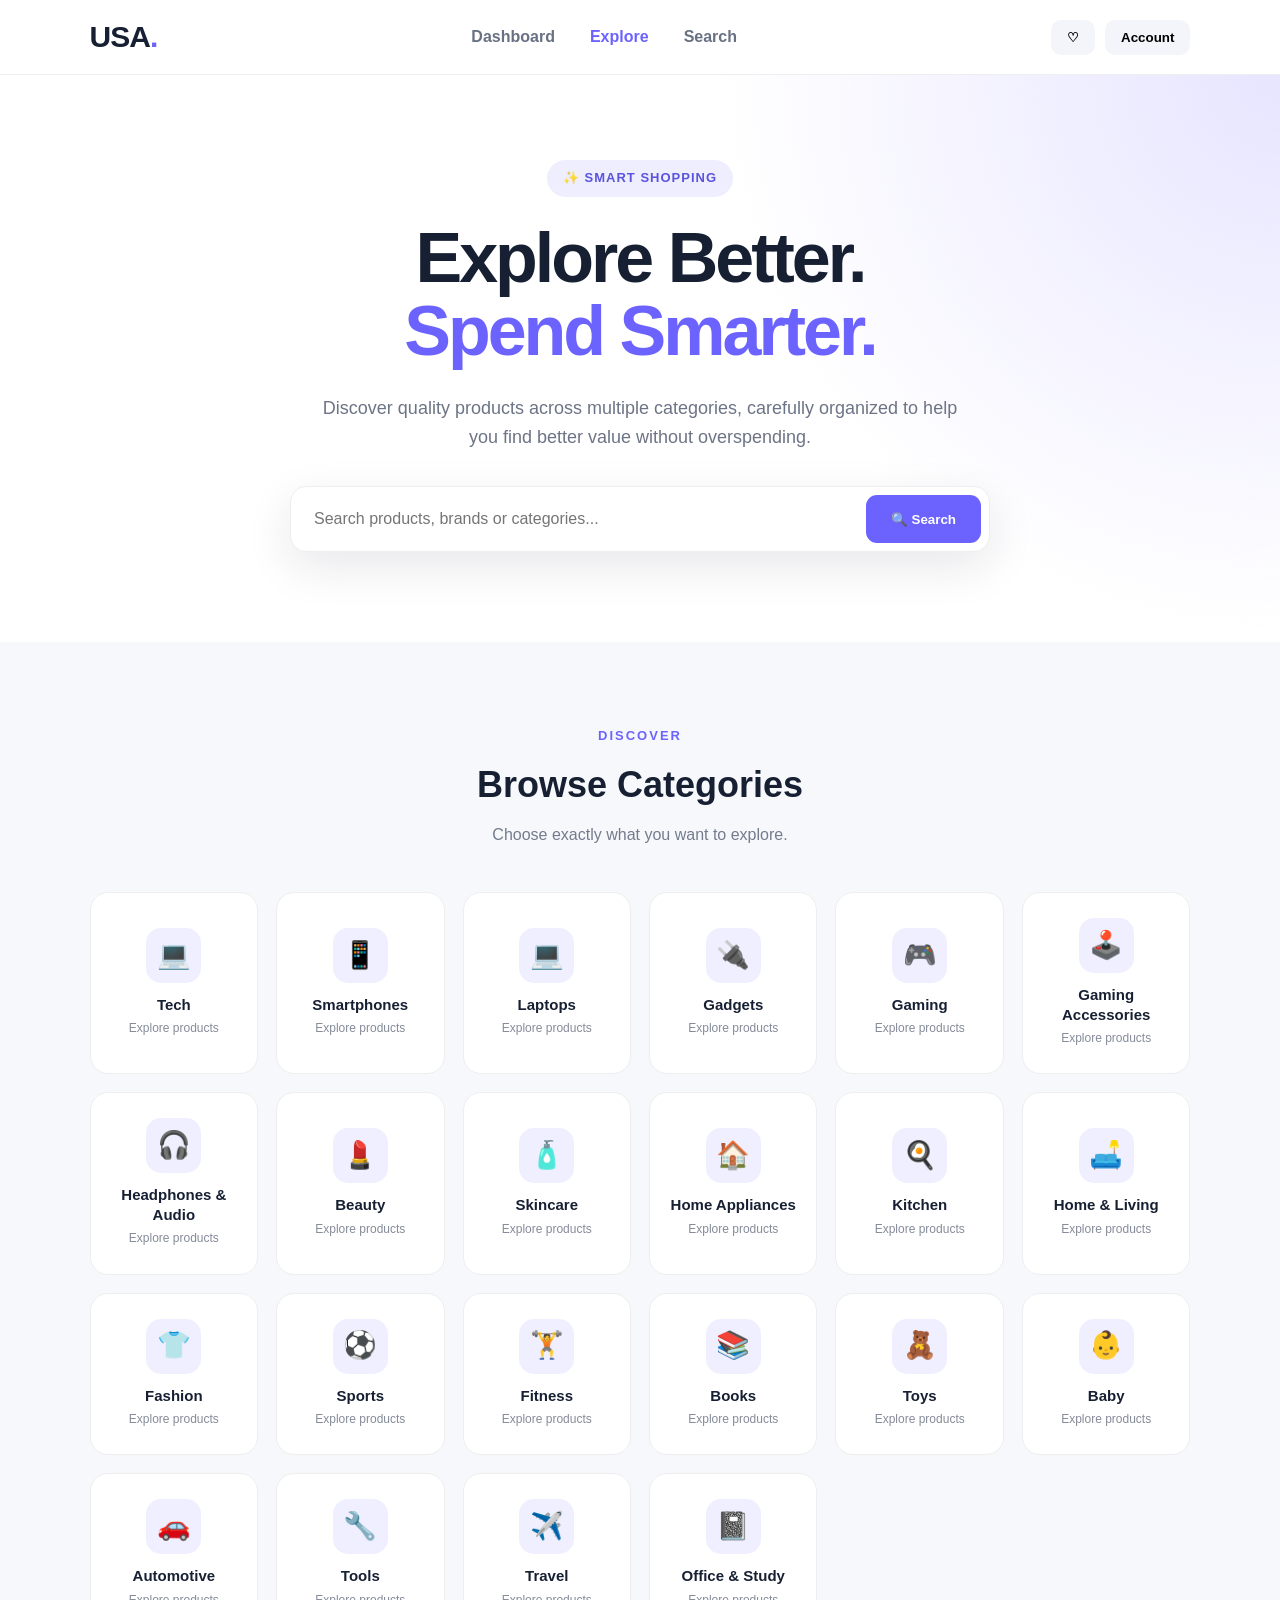
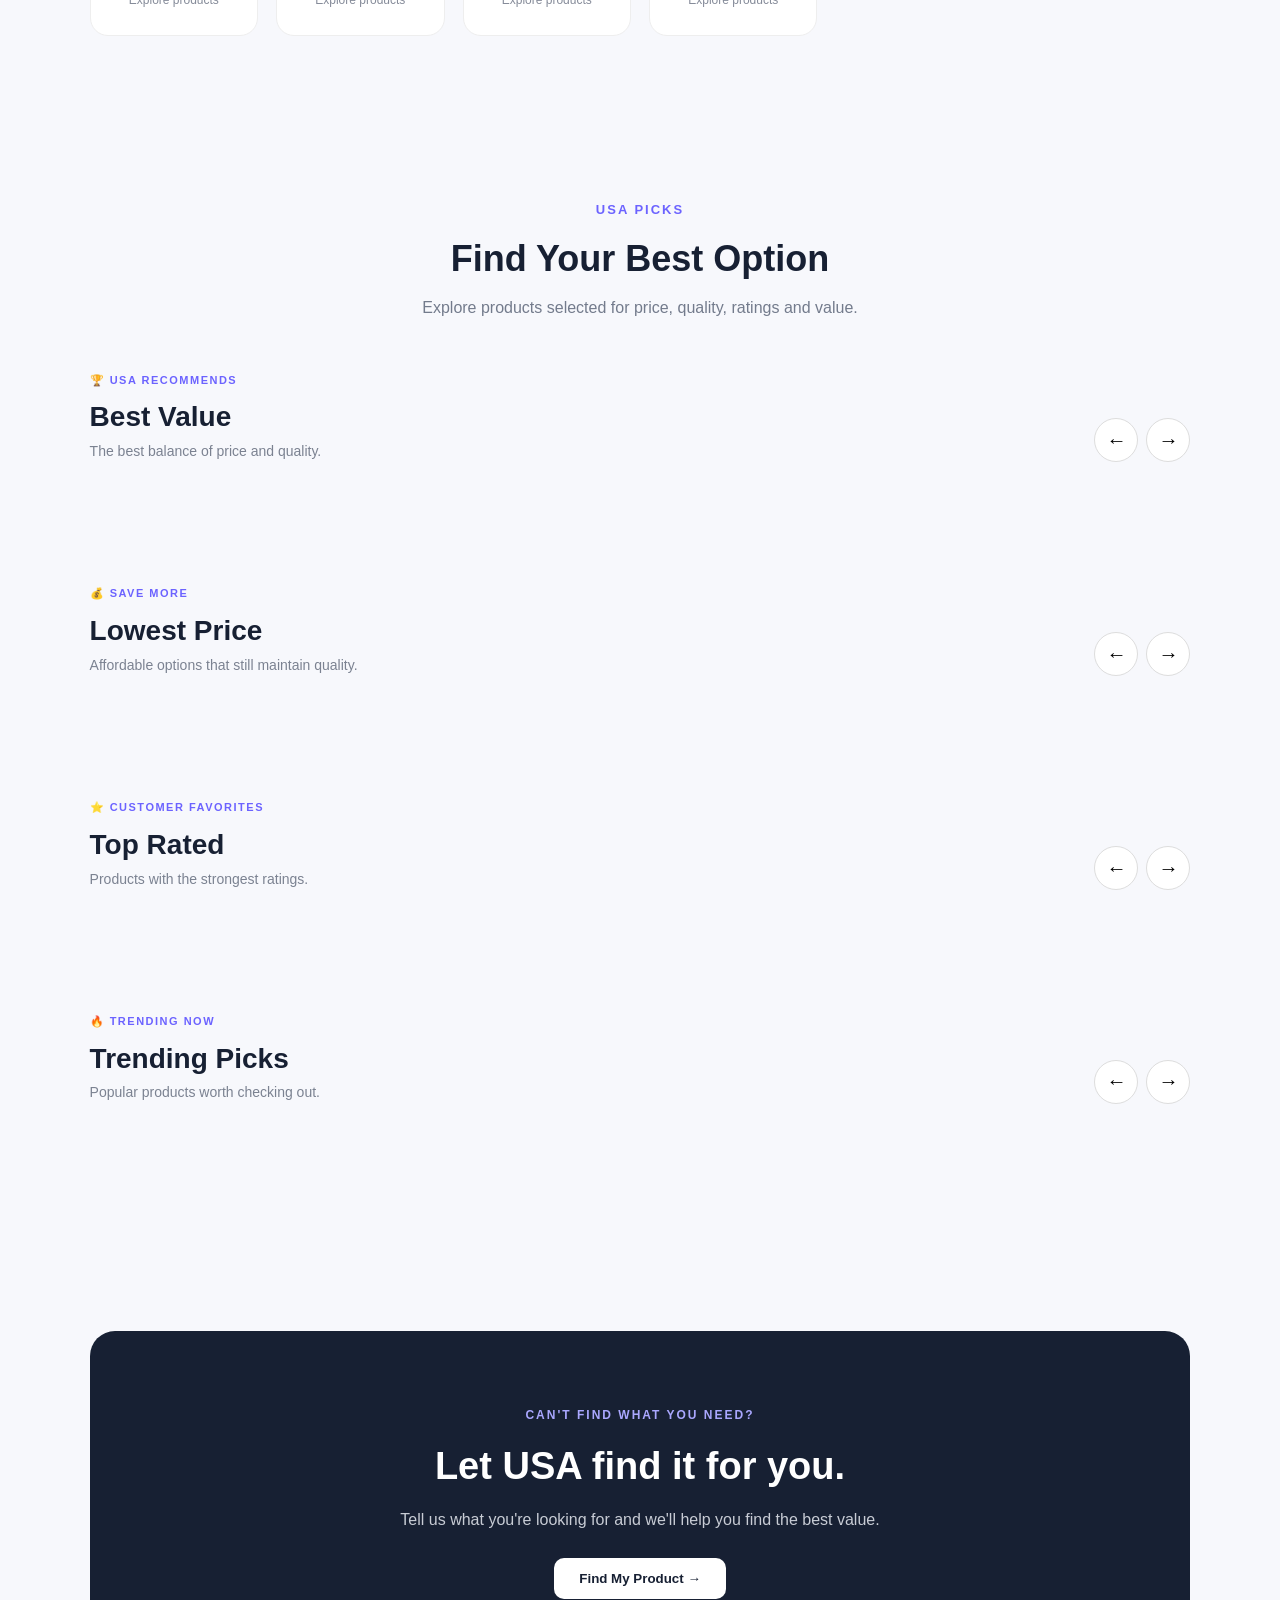
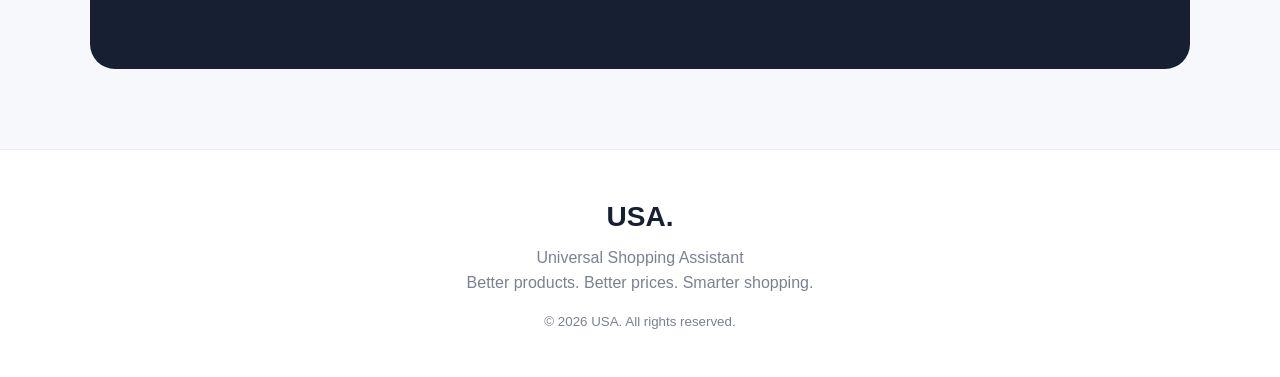
==== Frontend/Pages/Explore/explore.html @ 7a9e4e0b "Initial commit" ====
<!DOCTYPE html>
<html lang="en">

<head>

    <meta charset="UTF-8">

    <meta
        name="viewport"
        content="width=device-width, initial-scale=1.0"
    >

    <title>Explore | USA</title>

    <link
        rel="stylesheet"
        href="explore.css"
    >

</head>


<body>


<!-- =====================================================
     NAVBAR
===================================================== -->

<header class="navbar">

    <div class="logo">
        USA<span>.</span>
    </div>


    <nav class="nav-links">

        <a href="../home/home.html">
            Dashboard
        </a>

        <a
            href="explore.html"
            class="active"
        >
            Explore
        </a>

        <a href="../search/search.html">
            Search
        </a>

    </nav>


    <div class="nav-actions">

        <button id="wishlistButton">
            ♡
        </button>

        <button id="accountButton">
            Account
        </button>

    </div>

</header>



<!-- =====================================================
     HERO
===================================================== -->

<section class="explore-hero">

    <div class="hero-content">

        <span class="hero-badge">
            ✨ SMART SHOPPING
        </span>


        <h1>
            Explore Better.
            <br>
            <span>Spend Smarter.</span>
        </h1>


        <p>
            Discover quality products across multiple categories,
            carefully organized to help you find better value
            without overspending.
        </p>


        <div class="explore-search">

            <input
                type="text"
                id="exploreSearch"
                placeholder="Search products, brands or categories..."
            >


            <button id="exploreSearchButton">
                🔍 Search
            </button>

        </div>

    </div>

</section>



<!-- =====================================================
     30 CATEGORIES
===================================================== -->

<section class="categories-section">

    <div class="section-heading">

        <span>
            DISCOVER
        </span>

        <h2>
            Browse Categories
        </h2>

        <p>
            Choose exactly what you want to explore.
        </p>

    </div>


    <div
        class="category-grid"
        id="categoryGrid"
    >

        <!-- JavaScript creates all 30 categories -->

    </div>

</section>



<!-- =====================================================
     PRODUCT SLIDERS
===================================================== -->

<section class="products-section">


    <div class="section-heading">

        <span>
            USA PICKS
        </span>

        <h2>
            Find Your Best Option
        </h2>

        <p>
            Explore products selected for price, quality,
            ratings and value.
        </p>

    </div>



    <!-- =================================================
         SLIDER 1 — BEST VALUE
    ================================================== -->

    <div class="slider-section">

        <div class="slider-heading">

            <div>

                <span class="slider-label">
                    🏆 USA RECOMMENDS
                </span>

                <h2>
                    Best Value
                </h2>

                <p>
                    The best balance of price and quality.
                </p>

            </div>


            <div class="slider-controls">

                <button
                    class="slider-btn"
                    onclick="slideProducts('bestValue', -1)"
                >
                    ←
                </button>

                <button
                    class="slider-btn"
                    onclick="slideProducts('bestValue', 1)"
                >
                    →
                </button>

            </div>

        </div>


        <div
            class="product-slider"
            id="bestValue"
        >

            <!-- Products generated by JS -->

        </div>

    </div>



    <!-- =================================================
         SLIDER 2 — LOWEST PRICE
    ================================================== -->

    <div class="slider-section">

        <div class="slider-heading">

            <div>

                <span class="slider-label">
                    💰 SAVE MORE
                </span>

                <h2>
                    Lowest Price
                </h2>

                <p>
                    Affordable options that still maintain quality.
                </p>

            </div>


            <div class="slider-controls">

                <button
                    class="slider-btn"
                    onclick="slideProducts('lowestPrice', -1)"
                >
                    ←
                </button>

                <button
                    class="slider-btn"
                    onclick="slideProducts('lowestPrice', 1)"
                >
                    →
                </button>

            </div>

        </div>


        <div
            class="product-slider"
            id="lowestPrice"
        >

            <!-- Products generated by JS -->

        </div>

    </div>



    <!-- =================================================
         SLIDER 3 — TOP RATED
    ================================================== -->

    <div class="slider-section">

        <div class="slider-heading">

            <div>

                <span class="slider-label">
                    ⭐ CUSTOMER FAVORITES
                </span>

                <h2>
                    Top Rated
                </h2>

                <p>
                    Products with the strongest ratings.
                </p>

            </div>


            <div class="slider-controls">

                <button
                    class="slider-btn"
                    onclick="slideProducts('topRated', -1)"
                >
                    ←
                </button>

                <button
                    class="slider-btn"
                    onclick="slideProducts('topRated', 1)"
                >
                    →
                </button>

            </div>

        </div>


        <div
            class="product-slider"
            id="topRated"
        >

            <!-- Products generated by JS -->

        </div>

    </div>



    <!-- =================================================
         SLIDER 4 — TRENDING
    ================================================== -->

    <div class="slider-section">

        <div class="slider-heading">

            <div>

                <span class="slider-label">
                    🔥 TRENDING NOW
                </span>

                <h2>
                    Trending Picks
                </h2>

                <p>
                    Popular products worth checking out.
                </p>

            </div>


            <div class="slider-controls">

                <button
                    class="slider-btn"
                    onclick="slideProducts('trending', -1)"
                >
                    ←
                </button>

                <button
                    class="slider-btn"
                    onclick="slideProducts('trending', 1)"
                >
                    →
                </button>

            </div>

        </div>


        <div
            class="product-slider"
            id="trending"
        >

            <!-- Products generated by JS -->

        </div>

    </div>


</section>



<!-- =====================================================
     CTA
===================================================== -->

<section class="explore-cta">

    <div>

        <span>
            CAN'T FIND WHAT YOU NEED?
        </span>


        <h2>
            Let USA find it for you.
        </h2>


        <p>
            Tell us what you're looking for and we'll help
            you find the best value.
        </p>


        <button id="findProductButton">
            Find My Product →
        </button>

    </div>

</section>



<!-- =====================================================
     FOOTER
===================================================== -->

<footer>

    <div class="footer-logo">
        USA.
    </div>


    <p>
        Universal Shopping Assistant
    </p>


    <p>
        Better products. Better prices. Smarter shopping.
    </p>


    <small>
        © 2026 USA. All rights reserved.
    </small>

</footer>



<!-- =====================================================
     WHY IS IT BETTER POPUP
===================================================== -->

<div
    class="modal-overlay"
    id="productModal"
>

    <div class="product-modal">

        <button
            class="modal-close"
            id="closeModal"
        >
            ×
        </button>


        <div id="modalContent">

            <!-- JavaScript inserts product information -->

        </div>

    </div>

</div>



<script src="explore.js"></script>

</body>

</html>
---- Frontend/Pages/Explore/explore.css ----
/* =====================================================
   RESET
===================================================== */

* {
    margin: 0;
    padding: 0;
    box-sizing: border-box;
}


html {
    scroll-behavior: smooth;
}


body {

    font-family:
        Arial,
        Helvetica,
        sans-serif;

    background: #f7f8fc;

    color: #172033;

    line-height: 1.6;

    overflow-x: hidden;
}


button,
input,
select {
    font-family: inherit;
}



/* =====================================================
   NAVBAR
===================================================== */

.navbar {

    height: 75px;

    background: white;

    display: flex;

    align-items: center;

    justify-content: space-between;

    padding: 0 7%;

    border-bottom: 1px solid #eee;

    position: sticky;

    top: 0;

    z-index: 1000;
}


.logo {

    font-size: 30px;

    font-weight: 800;

    letter-spacing: -1px;
}


.logo span {
    color: #6c63ff;
}


.nav-links {

    display: flex;

    gap: 35px;
}


.nav-links a {

    text-decoration: none;

    color: #687083;

    font-weight: 600;

    transition: 0.2s;
}


.nav-links a:hover,
.nav-links a.active {

    color: #6c63ff;
}


.nav-actions {

    display: flex;

    gap: 10px;
}


.nav-actions button {

    border: none;

    background: #f4f5fa;

    padding: 10px 16px;

    border-radius: 10px;

    cursor: pointer;

    font-weight: 600;
}


.nav-actions button:hover {

    background: #e9e9ff;
}



/* =====================================================
   HERO
===================================================== */

.explore-hero {

    padding: 85px 7% 90px;

    background:

        radial-gradient(
            circle at top right,
            #e7e5ff,
            transparent 40%
        ),

        #ffffff;
}


.hero-content {

    max-width: 900px;

    margin: auto;

    text-align: center;
}


.hero-badge {

    display: inline-block;

    padding: 8px 16px;

    background: #eeeeff;

    color: #5b54dc;

    border-radius: 30px;

    font-size: 13px;

    font-weight: 700;

    letter-spacing: 1px;
}


.hero-content h1 {

    font-size: clamp(
        42px,
        6vw,
        70px
    );

    line-height: 1.05;

    margin: 25px 0;

    letter-spacing: -3px;
}


.hero-content h1 span {
    color: #6c63ff;
}


.hero-content p {

    max-width: 650px;

    margin: auto;

    color: #6c7485;

    font-size: 18px;
}



/* =====================================================
   SEARCH
===================================================== */

.explore-search {

    max-width: 700px;

    margin: 35px auto 0;

    background: white;

    padding: 8px;

    display: flex;

    border-radius: 16px;

    box-shadow:
        0 15px 45px
        rgba(30, 30, 60, 0.1);

    border: 1px solid #eee;
}


.explore-search input {

    flex: 1;

    border: none;

    outline: none;

    padding: 15px;

    font-size: 16px;
}


.explore-search button {

    border: none;

    background: #6c63ff;

    color: white;

    padding: 0 25px;

    border-radius: 11px;

    cursor: pointer;

    font-weight: 700;
}


.explore-search button:hover {
    background: #574fe0;
}



/* =====================================================
   SECTION
===================================================== */

.categories-section,
.products-section {

    padding: 80px 7%;
}


.section-heading {

    text-align: center;

    margin-bottom: 45px;
}


.section-heading span {

    color: #6c63ff;

    font-size: 13px;

    font-weight: 800;

    letter-spacing: 2px;
}


.section-heading h2 {

    font-size: 36px;

    margin: 8px 0;
}


.section-heading p {
    color: #737b8c;
}



/* =====================================================
   30 CATEGORY GRID
===================================================== */

.category-grid {

    display: grid;

    grid-template-columns:
        repeat(
            6,
            minmax(0, 1fr)
        );

    gap: 18px;

    max-width: 1250px;

    margin: auto;
}


.category-card {

    background: white;

    padding: 25px 12px;

    border-radius: 18px;

    border: 1px solid #eee;

    text-align: center;

    cursor: pointer;

    transition: 0.25s;

    min-height: 160px;

    display: flex;

    flex-direction: column;

    justify-content: center;
}


.category-card:hover {

    transform: translateY(-5px);

    border-color: #c9c5ff;

    box-shadow:
        0 12px 30px
        rgba(50, 50, 100, 0.08);
}


.category-icon {

    width: 55px;

    height: 55px;

    margin:
        0 auto 12px;

    border-radius: 15px;

    background: #f0efff;

    display: flex;

    align-items: center;

    justify-content: center;

    font-size: 27px;
}


.category-card h3 {

    font-size: 15px;

    line-height: 1.3;
}


.category-card p {

    font-size: 12px;

    color: #858b99;

    margin-top: 5px;
}



/* =====================================================
   PRODUCT SLIDER SECTION
===================================================== */

.products-section {

    max-width: 1450px;

    margin: auto;
}


.slider-section {

    margin-bottom: 65px;

    position: relative;
}


.slider-heading {

    display: flex;

    justify-content: space-between;

    align-items: flex-end;

    margin-bottom: 22px;

    gap: 20px;
}


.slider-label {

    color: #6c63ff;

    font-size: 11px;

    font-weight: 800;

    letter-spacing: 1.5px;
}


.slider-heading h2 {

    font-size: 28px;

    margin-top: 4px;
}


.slider-heading p {

    color: #7b8291;

    font-size: 14px;
}



/* =====================================================
   SLIDER CONTROLS
===================================================== */

.slider-controls {

    display: flex;

    gap: 8px;
}


.slider-btn {

    width: 44px;

    height: 44px;

    border: 1px solid #ddd;

    background: white;

    border-radius: 50%;

    font-size: 20px;

    cursor: pointer;

    transition: 0.2s;
}


.slider-btn:hover {

    background: #6c63ff;

    color: white;

    border-color: #6c63ff;
}



/* =====================================================
   PRODUCT SLIDER
===================================================== */

.product-slider {

    display: flex;

    gap: 22px;

    overflow-x: auto;

    scroll-behavior: smooth;

    scroll-snap-type: x mandatory;

    padding: 5px 5px 25px;

    scrollbar-width: none;
}


.product-slider::-webkit-scrollbar {
    display: none;
}



/* =====================================================
   PRODUCT CARD
===================================================== */

.product-card {

    flex: 0 0 calc(
        25% - 17px
    );

    min-width: 260px;

    background: white;

    border-radius: 20px;

    overflow: hidden;

    border: 1px solid #eee;

    position: relative;

    scroll-snap-align: start;

    transition: 0.25s;

    box-shadow:
        0 4px 15px
        rgba(30, 30, 60, 0.03);
}


.product-card:hover {

    transform: translateY(-7px);

    box-shadow:
        0 18px 40px
        rgba(30, 30, 60, 0.11);
}



/* =====================================================
   PRODUCT IMAGE
===================================================== */

.product-image {

    height: 190px;

    background:
        linear-gradient(
            135deg,
            #f2f1ff,
            #f7f8fc
        );

    display: flex;

    align-items: center;

    justify-content: center;

    font-size: 65px;
}


.product-image img {

    width: 100%;

    height: 100%;

    object-fit: cover;
}



/* =====================================================
   BADGE
===================================================== */

.best-badge {

    position: absolute;

    top: 12px;

    left: 12px;

    background: #172033;

    color: white;

    padding: 5px 9px;

    border-radius: 7px;

    font-size: 10px;

    font-weight: 700;
}



/* =====================================================
   PRODUCT INFO
===================================================== */

.product-info {

    padding: 20px;
}


.product-category {

    font-size: 10px;

    text-transform: uppercase;

    color: #6c63ff;

    font-weight: 800;

    letter-spacing: 0.8px;
}


.product-name {

    font-size: 17px;

    margin: 5px 0;

    line-height: 1.3;
}


.product-brand {

    color: #7c8494;

    font-size: 13px;
}


.product-rating {

    margin: 10px 0;

    color: #f0a500;

    font-size: 14px;
}


.rating-number {

    color: #72798a;

    margin-left: 4px;

    font-size: 12px;
}


.product-price {

    display: flex;

    align-items: center;

    gap: 10px;

    margin-top: 10px;
}


.price {

    font-size: 22px;

    font-weight: 800;
}


.old-price {

    color: #999;

    text-decoration: line-through;

    font-size: 13px;
}


.value-score {

    margin-top: 12px;

    padding: 8px;

    background: #f4f3ff;

    color: #5952d5;

    border-radius: 8px;

    font-size: 12px;

    font-weight: 700;
}



/* =====================================================
   WHY BUTTON
===================================================== */

.product-button {

    width: 100%;

    margin-top: 15px;

    padding: 11px;

    border: none;

    border-radius: 9px;

    background: #172033;

    color: white;

    cursor: pointer;

    font-weight: 700;

    transition: 0.2s;
}


.product-button:hover {

    background: #6c63ff;
}



/* =====================================================
   CTA
===================================================== */

.explore-cta {

    margin: 30px 7% 80px;

    padding: 70px 30px;

    background: #172033;

    color: white;

    border-radius: 25px;

    text-align: center;
}


.explore-cta span {

    color: #aaa7ff;

    font-size: 12px;

    font-weight: 800;

    letter-spacing: 2px;
}


.explore-cta h2 {

    font-size: 38px;

    margin: 10px 0;
}


.explore-cta p {

    color: #c8ccd5;

    margin-bottom: 25px;
}


.explore-cta button {

    border: none;

    background: white;

    color: #172033;

    padding: 13px 25px;

    border-radius: 10px;

    cursor: pointer;

    font-weight: 800;
}



/* =====================================================
   FOOTER
===================================================== */

footer {

    text-align: center;

    background: white;

    padding: 45px 20px;

    border-top: 1px solid #eee;

    color: #7b8190;
}


.footer-logo {

    font-size: 28px;

    font-weight: 800;

    color: #172033;

    margin-bottom: 5px;
}


footer small {

    display: block;

    margin-top: 15px;
}



/* =====================================================
   MODAL
===================================================== */

.modal-overlay {

    position: fixed;

    inset: 0;

    background:
        rgba(
            10,
            15,
            30,
            0.6
        );

    display: none;

    align-items: center;

    justify-content: center;

    padding: 20px;

    z-index: 5000;

    backdrop-filter: blur(5px);
}


.modal-overlay.show {
    display: flex;
}


.product-modal {

    background: white;

    width: 100%;

    max-width: 600px;

    max-height: 90vh;

    overflow-y: auto;

    border-radius: 24px;

    padding: 35px;

    position: relative;

    box-shadow:
        0 30px 80px
        rgba(0, 0, 0, 0.25);

    animation: modalIn 0.25s ease;
}


@keyframes modalIn {

    from {
        opacity: 0;
        transform: translateY(20px) scale(0.97);
    }

    to {
        opacity: 1;
        transform: translateY(0) scale(1);
    }

}


.modal-close {

    position: absolute;

    top: 15px;

    right: 18px;

    width: 38px;

    height: 38px;

    border: none;

    border-radius: 50%;

    background: #f1f2f7;

    font-size: 25px;

    cursor: pointer;
}


.modal-product-icon {

    width: 80px;

    height: 80px;

    border-radius: 20px;

    background: #f0efff;

    display: flex;

    align-items: center;

    justify-content: center;

    font-size: 45px;

    margin-bottom: 20px;
}


.modal-category {

    color: #6c63ff;

    font-size: 12px;

    font-weight: 800;

    text-transform: uppercase;
}


.modal-title {

    font-size: 30px;

    margin: 5px 0;
}


.modal-brand {

    color: #777f90;
}


.modal-stats {

    display: grid;

    grid-template-columns:
        repeat(3, 1fr);

    gap: 10px;

    margin: 25px 0;
}


.modal-stat {

    background: #f7f8fc;

    padding: 15px;

    border-radius: 12px;

    text-align: center;
}


.modal-stat strong {

    display: block;

    font-size: 20px;
}


.modal-stat span {

    color: #777f90;

    font-size: 11px;
}


.why-box {

    background: #f3f1ff;

    border-radius: 16px;

    padding: 20px;

    margin-top: 15px;
}


.why-box h3 {

    margin-bottom: 10px;

    color: #4f48c8;
}


.why-list {

    list-style: none;
}


.why-list li {

    padding: 9px 0;

    border-bottom: 1px solid #dedcff;

    font-size: 14px;
}


.why-list li:last-child {
    border-bottom: none;
}


.verdict {

    margin-top: 18px;

    padding: 18px;

    background: #172033;

    color: white;

    border-radius: 14px;
}


.verdict strong {

    display: block;

    color: #aaa7ff;

    margin-bottom: 5px;
}



/* =====================================================
   RESPONSIVE
===================================================== */

@media (max-width: 1100px) {

    .category-grid {

        grid-template-columns:
            repeat(4, 1fr);
    }


    .product-card {

        flex-basis:
            calc(
                33.333% - 15px
            );
    }

}


@media (max-width: 800px) {

    .nav-links {
        display: none;
    }


    .category-grid {

        grid-template-columns:
            repeat(3, 1fr);
    }


    .product-card {

        flex-basis:
            calc(
                50% - 11px
            );
    }


    .slider-heading {

        align-items: center;
    }

}


@media (max-width: 600px) {

    .explore-search {

        flex-direction: column;

        gap: 8px;
    }


    .explore-search button {

        padding: 13px;
    }


    .category-grid {

        grid-template-columns:
            repeat(2, 1fr);
    }


    .product-card {

        flex-basis: 82%;
    }


    .slider-heading {

        flex-direction: column;

        align-items: flex-start;
    }


    .slider-controls {

        align-self: flex-end;
    }


    .modal-stats {

        grid-template-columns:
            1fr;
    }


    .product-modal {

        padding: 25px;
    }


    .modal-title {

        font-size: 25px;
    }

}
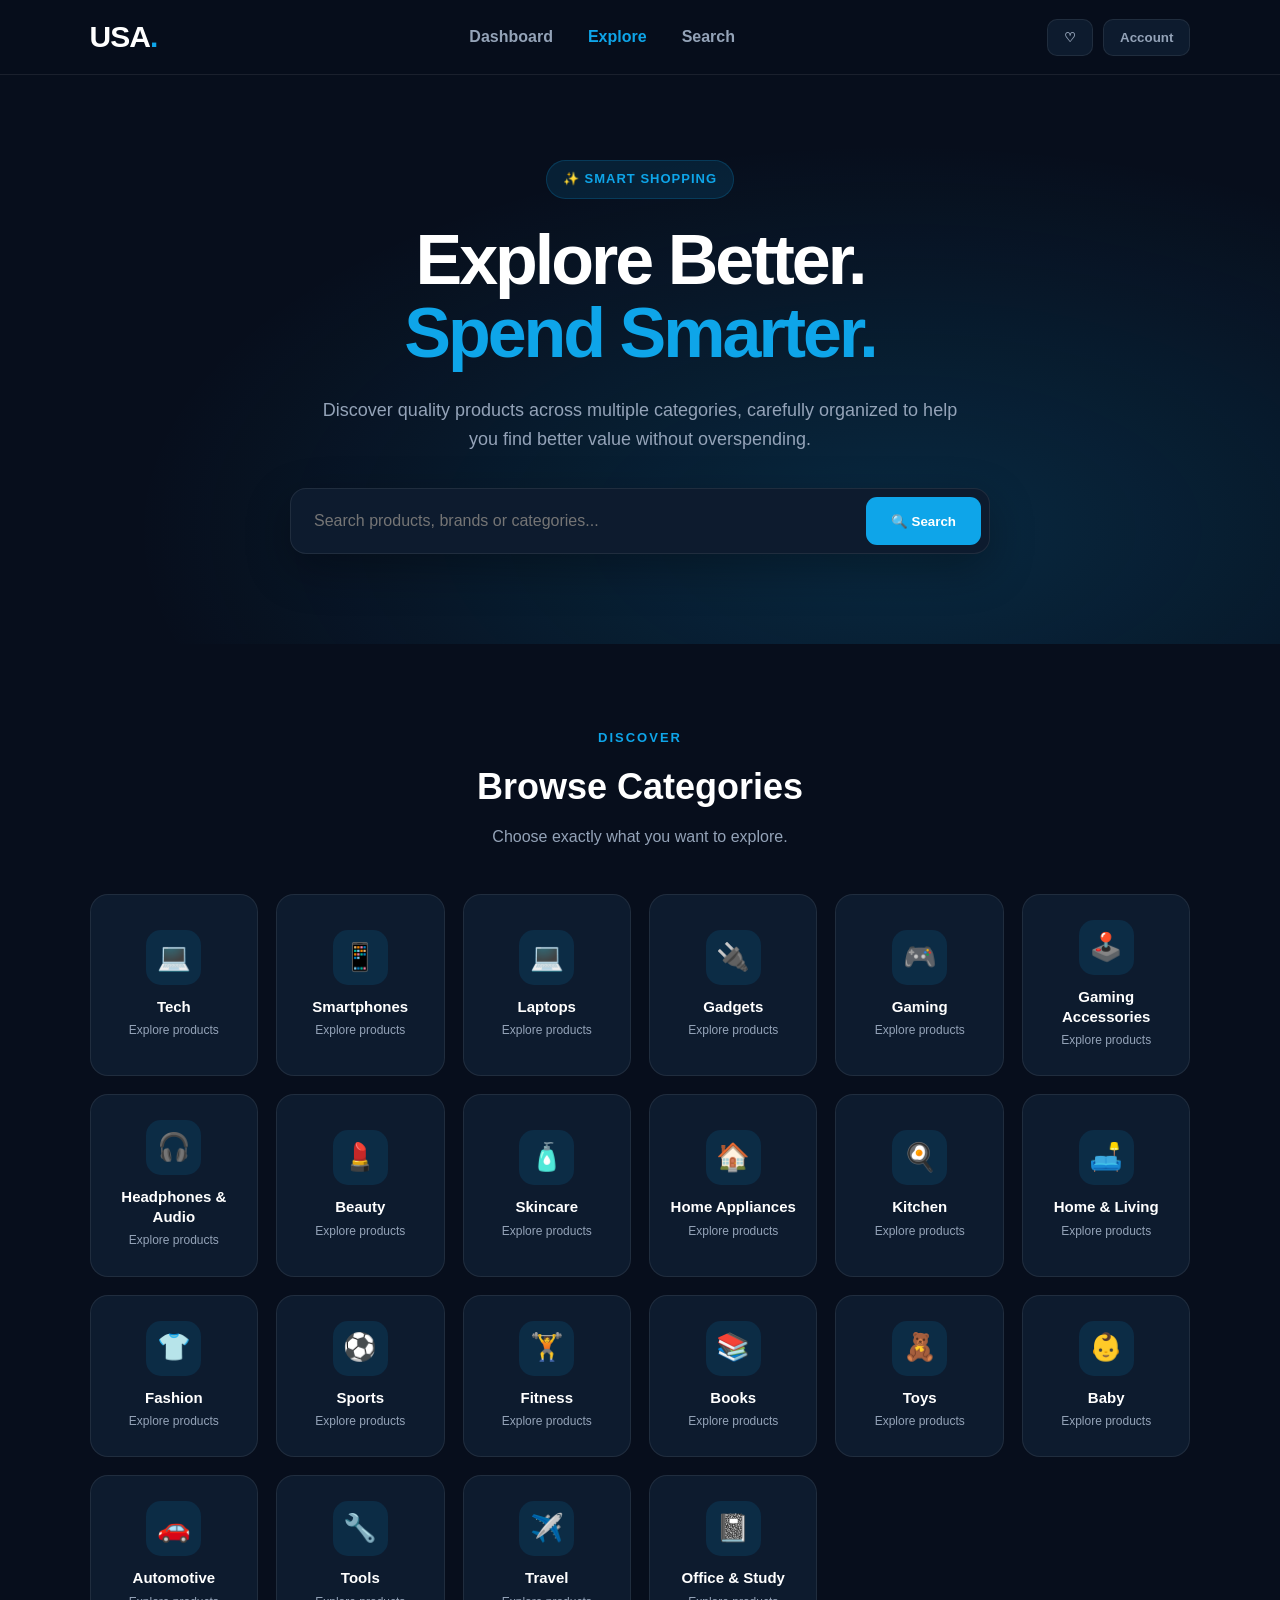
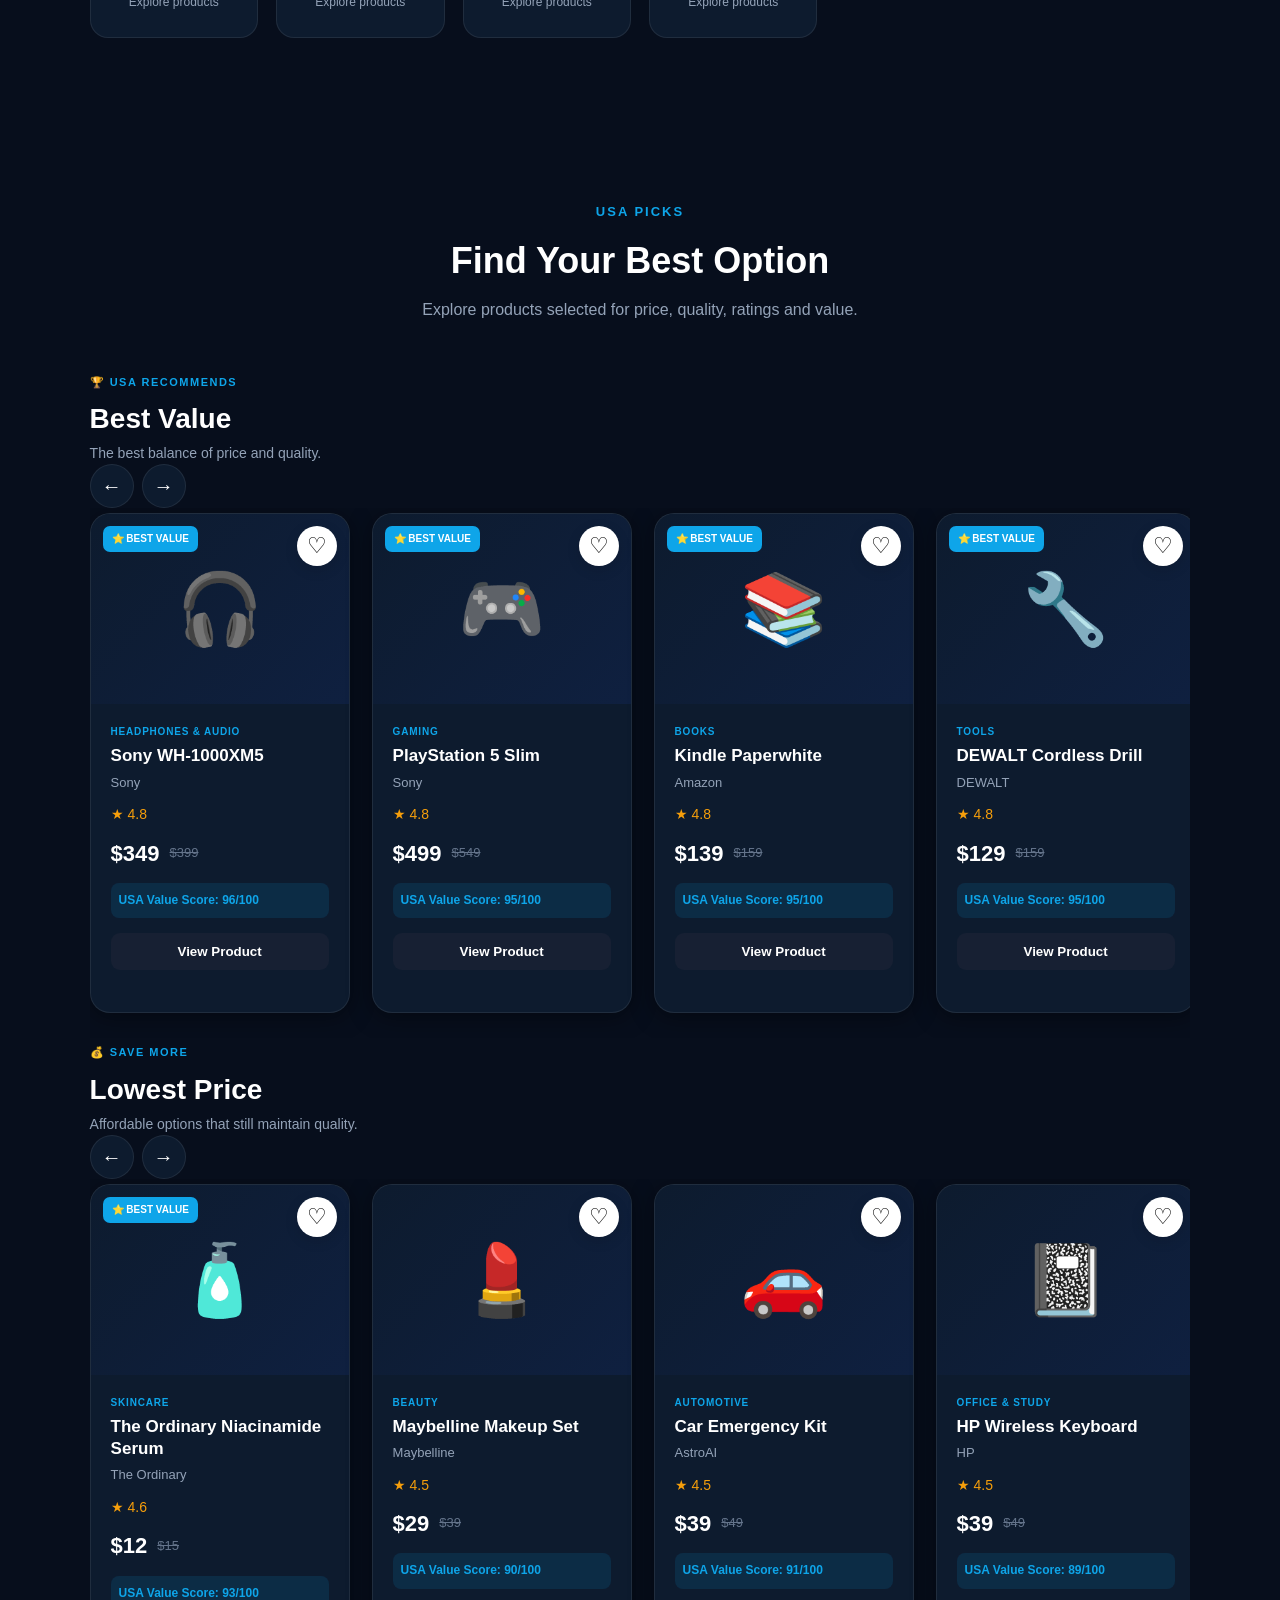
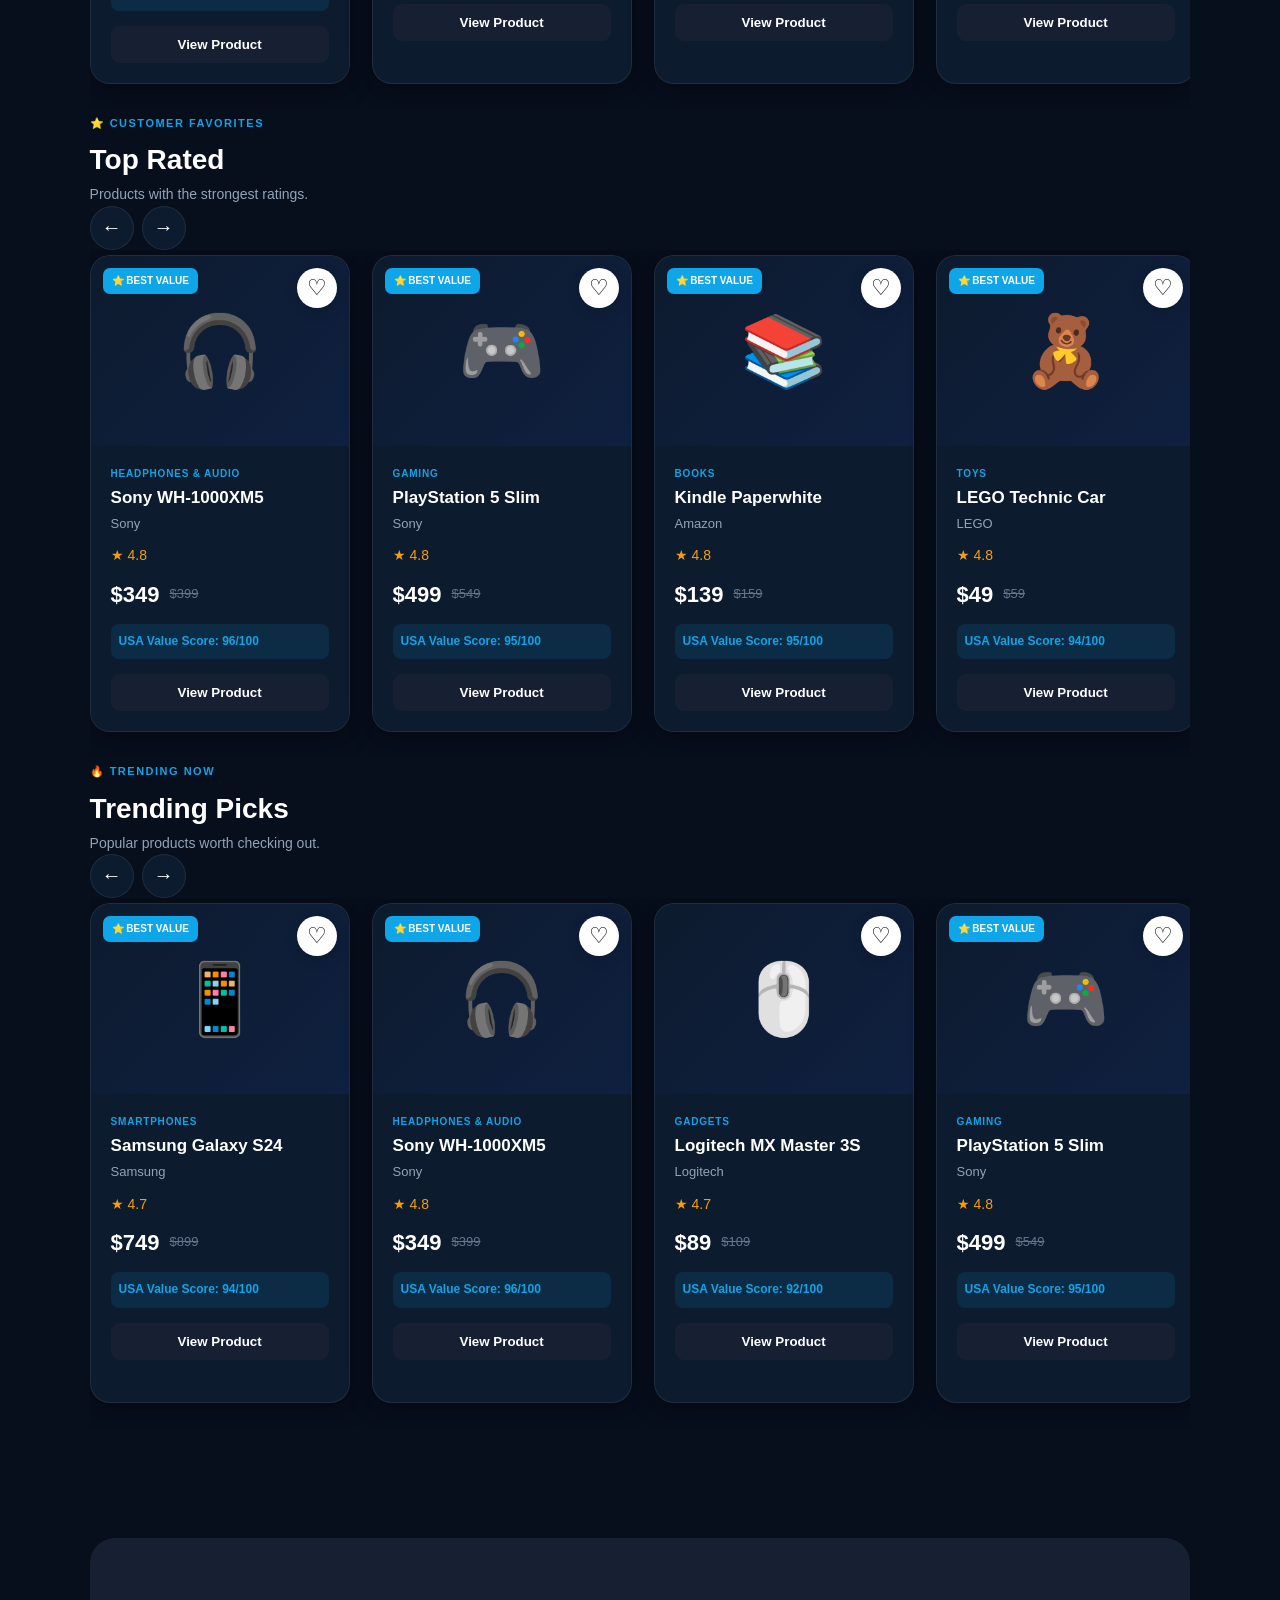
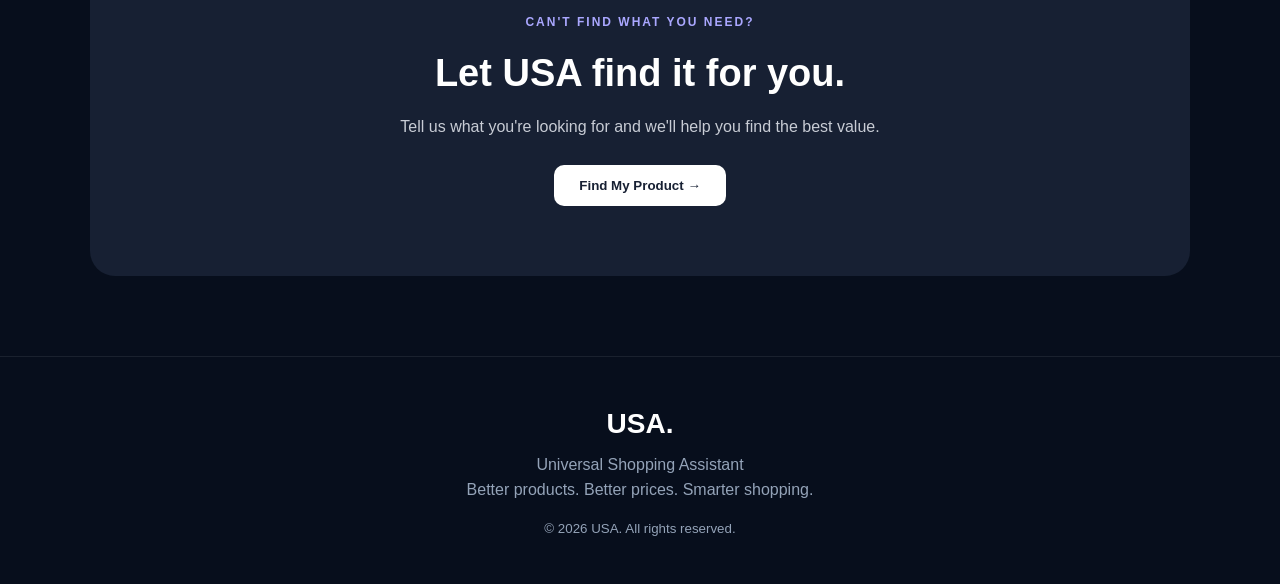
==== commit 574e0859: "updated graphics" ====
--- a/Frontend/Pages/Explore/explore.html
+++ b/Frontend/Pages/Explore/explore.html
@@ -15,6 +15,10 @@
     <link
         rel="stylesheet"
         href="explore.css"
+    >
+    <link
+        rel="stylesheet"
+        href="../../css/saved-products.css"
     >
 
 </head>
--- a/Frontend/Pages/Explore/explore.css
+++ b/Frontend/Pages/Explore/explore.css
@@ -1,6 +1,25 @@
 /* =====================================================
    RESET
 ===================================================== */
+
+:root {
+    --usa-bg-canvas: #070E1C;
+    --usa-bg-surface: #0D1B2E;
+    --usa-bg-subtle: #0F2040;
+    --usa-border-subtle: rgba(255,255,255,0.08);
+    --usa-border-medium: rgba(14,165,233,0.3);
+    --usa-border-focus: #0EA5E9;
+    --usa-text-primary: #FFFFFF;
+    --usa-text-secondary: #94A3B8;
+    --usa-text-muted: #64748B;
+    --usa-accent-sage: #0EA5E9;
+    --usa-accent-sage-hover: #38BDF8;
+    --usa-accent-sage-light: rgba(14,165,233,0.12);
+    --usa-accent-forest: #050A1A;
+    --usa-accent-gold: #F59E0B;
+    --usa-shadow-card: 0 4px 24px rgba(0,0,0,0.4);
+    --usa-shadow-hover: 0 8px 40px rgba(14,165,233,0.15);
+}
 
 * {
     margin: 0;
@@ -15,18 +34,10 @@
 
 
 body {
-
-    font-family:
-        Arial,
-        Helvetica,
-        sans-serif;
-
-    background: #f7f8fc;
-
-    color: #172033;
-
+    font-family: Arial, Helvetica, sans-serif;
+    background: var(--usa-bg-canvas);
+    color: var(--usa-text-primary);
     line-height: 1.6;
-
     overflow-x: hidden;
 }
 
@@ -44,246 +55,171 @@
 ===================================================== */
 
 .navbar {
-
     height: 75px;
-
-    background: white;
-
-    display: flex;
-
+    background: rgba(7,14,28,0.95);
+    display: flex;
     align-items: center;
-
     justify-content: space-between;
-
     padding: 0 7%;
-
-    border-bottom: 1px solid #eee;
-
+    border-bottom: 1px solid var(--usa-border-subtle);
     position: sticky;
-
     top: 0;
-
     z-index: 1000;
+    backdrop-filter: blur(14px);
 }
 
 
 .logo {
-
     font-size: 30px;
-
     font-weight: 800;
-
     letter-spacing: -1px;
+    color: var(--usa-text-primary);
 }
 
 
 .logo span {
-    color: #6c63ff;
+    color: var(--usa-accent-sage);
 }
 
 
 .nav-links {
-
-    display: flex;
-
+    display: flex;
     gap: 35px;
 }
 
 
 .nav-links a {
-
     text-decoration: none;
-
-    color: #687083;
-
+    color: var(--usa-text-secondary);
     font-weight: 600;
-
     transition: 0.2s;
 }
 
 
 .nav-links a:hover,
 .nav-links a.active {
-
-    color: #6c63ff;
+    color: var(--usa-accent-sage);
 }
 
 
 .nav-actions {
-
-    display: flex;
-
+    display: flex;
     gap: 10px;
 }
 
 
 .nav-actions button {
-
+    border: 1px solid var(--usa-border-subtle);
+    background: var(--usa-bg-surface);
+    padding: 10px 16px;
+    border-radius: 10px;
+    cursor: pointer;
+    font-weight: 600;
+    color: var(--usa-text-secondary);
+}
+
+
+.nav-actions button:hover {
+    background: var(--usa-accent-sage-light);
+    color: var(--usa-accent-sage);
+}
+
+
+
+/* =====================================================
+   HERO
+===================================================== */
+
+.explore-hero {
+    padding: 85px 7% 90px;
+    background: radial-gradient(ellipse at 70% 80%, rgba(14,165,233,0.18) 0%, transparent 60%),
+                #070E1C;
+}
+
+
+.hero-content {
+    max-width: 900px;
+    margin: auto;
+    text-align: center;
+}
+
+
+.hero-badge {
+    display: inline-block;
+    padding: 8px 16px;
+    background: var(--usa-accent-sage-light);
+    color: var(--usa-accent-sage);
+    border-radius: 30px;
+    font-size: 13px;
+    font-weight: 700;
+    letter-spacing: 1px;
+    border: 1px solid rgba(14,165,233,0.2);
+}
+
+
+.hero-content h1 {
+    font-size: clamp(42px, 6vw, 70px);
+    line-height: 1.05;
+    margin: 25px 0;
+    letter-spacing: -3px;
+    color: var(--usa-text-primary);
+}
+
+
+.hero-content h1 span {
+    color: var(--usa-accent-sage);
+}
+
+
+.hero-content p {
+    max-width: 650px;
+    margin: auto;
+    color: var(--usa-text-secondary);
+    font-size: 18px;
+}
+
+
+
+/* =====================================================
+   SEARCH
+===================================================== */
+
+.explore-search {
+    max-width: 700px;
+    margin: 35px auto 0;
+    background: var(--usa-bg-surface);
+    padding: 8px;
+    display: flex;
+    border-radius: 16px;
+    box-shadow: 0 15px 45px rgba(0,0,0,0.3);
+    border: 1px solid var(--usa-border-subtle);
+}
+
+
+.explore-search input {
+    flex: 1;
     border: none;
-
-    background: #f4f5fa;
-
-    padding: 10px 16px;
-
-    border-radius: 10px;
-
+    outline: none;
+    padding: 15px;
+    font-size: 16px;
+    background: transparent;
+    color: var(--usa-text-primary);
+}
+
+
+.explore-search button {
+    border: none;
+    background: var(--usa-accent-sage);
+    color: white;
+    padding: 0 25px;
+    border-radius: 11px;
     cursor: pointer;
-
-    font-weight: 600;
-}
-
-
-.nav-actions button:hover {
-
-    background: #e9e9ff;
-}
-
-
-
-/* =====================================================
-   HERO
-===================================================== */
-
-.explore-hero {
-
-    padding: 85px 7% 90px;
-
-    background:
-
-        radial-gradient(
-            circle at top right,
-            #e7e5ff,
-            transparent 40%
-        ),
-
-        #ffffff;
-}
-
-
-.hero-content {
-
-    max-width: 900px;
-
-    margin: auto;
-
-    text-align: center;
-}
-
-
-.hero-badge {
-
-    display: inline-block;
-
-    padding: 8px 16px;
-
-    background: #eeeeff;
-
-    color: #5b54dc;
-
-    border-radius: 30px;
-
-    font-size: 13px;
-
     font-weight: 700;
-
-    letter-spacing: 1px;
-}
-
-
-.hero-content h1 {
-
-    font-size: clamp(
-        42px,
-        6vw,
-        70px
-    );
-
-    line-height: 1.05;
-
-    margin: 25px 0;
-
-    letter-spacing: -3px;
-}
-
-
-.hero-content h1 span {
-    color: #6c63ff;
-}
-
-
-.hero-content p {
-
-    max-width: 650px;
-
-    margin: auto;
-
-    color: #6c7485;
-
-    font-size: 18px;
-}
-
-
-
-/* =====================================================
-   SEARCH
-===================================================== */
-
-.explore-search {
-
-    max-width: 700px;
-
-    margin: 35px auto 0;
-
-    background: white;
-
-    padding: 8px;
-
-    display: flex;
-
-    border-radius: 16px;
-
-    box-shadow:
-        0 15px 45px
-        rgba(30, 30, 60, 0.1);
-
-    border: 1px solid #eee;
-}
-
-
-.explore-search input {
-
-    flex: 1;
-
-    border: none;
-
-    outline: none;
-
-    padding: 15px;
-
-    font-size: 16px;
-}
-
-
-.explore-search button {
-
-    border: none;
-
-    background: #6c63ff;
-
-    color: white;
-
-    padding: 0 25px;
-
-    border-radius: 11px;
-
-    cursor: pointer;
-
-    font-weight: 700;
 }
 
 
 .explore-search button:hover {
-    background: #574fe0;
+    background: var(--usa-accent-sage-hover);
 }
 
 
@@ -294,41 +230,33 @@
 
 .categories-section,
 .products-section {
-
     padding: 80px 7%;
 }
 
 
 .section-heading {
-
     text-align: center;
-
     margin-bottom: 45px;
 }
 
 
 .section-heading span {
-
-    color: #6c63ff;
-
+    color: var(--usa-accent-sage);
     font-size: 13px;
-
     font-weight: 800;
-
     letter-spacing: 2px;
 }
 
 
 .section-heading h2 {
-
     font-size: 36px;
-
     margin: 8px 0;
+    color: var(--usa-text-primary);
 }
 
 
 .section-heading p {
-    color: #737b8c;
+    color: var(--usa-text-secondary);
 }
 
 
@@ -338,160 +266,80 @@
 ===================================================== */
 
 .category-grid {
-
     display: grid;
-
-    grid-template-columns:
-        repeat(
-            6,
-            minmax(0, 1fr)
-        );
-
+    grid-template-columns: repeat(6, minmax(0, 1fr));
     gap: 18px;
-
     max-width: 1250px;
-
     margin: auto;
 }
 
 
 .category-card {
-
-    background: white;
-
+    background: var(--usa-bg-surface);
     padding: 25px 12px;
-
     border-radius: 18px;
-
-    border: 1px solid #eee;
-
+    border: 1px solid var(--usa-border-subtle);
     text-align: center;
-
     cursor: pointer;
-
     transition: 0.25s;
-
     min-height: 160px;
-
-    display: flex;
-
+    display: flex;
     flex-direction: column;
-
     justify-content: center;
 }
 
 
 .category-card:hover {
-
     transform: translateY(-5px);
-
-    border-color: #c9c5ff;
-
-    box-shadow:
-        0 12px 30px
-        rgba(50, 50, 100, 0.08);
+    border-color: var(--usa-border-medium);
+    box-shadow: var(--usa-shadow-hover);
 }
 
 
 .category-icon {
-
     width: 55px;
-
     height: 55px;
-
-    margin:
-        0 auto 12px;
-
+    margin: 0 auto 12px;
     border-radius: 15px;
-
-    background: #f0efff;
-
-    display: flex;
-
+    background: var(--usa-accent-sage-light);
+    display: flex;
     align-items: center;
-
     justify-content: center;
-
     font-size: 27px;
 }
 
 
 .category-card h3 {
-
     font-size: 15px;
-
     line-height: 1.3;
+    color: var(--usa-text-primary);
 }
 
 
 .category-card p {
-
     font-size: 12px;
-
-    color: #858b99;
-
+    color: var(--usa-text-secondary);
     margin-top: 5px;
 }
 
 
-
-/* =====================================================
-   PRODUCT SLIDER SECTION
-===================================================== */
-
-.products-section {
-
-    max-width: 1450px;
-
-    margin: auto;
-}
-
-
-.slider-section {
-
-    margin-bottom: 65px;
-
-    position: relative;
-}
-
-
-.slider-heading {
-
-    display: flex;
-
-    justify-content: space-between;
-
-    align-items: flex-end;
-
-    margin-bottom: 22px;
-
-    gap: 20px;
-}
-
-
 .slider-label {
-
-    color: #6c63ff;
-
+    color: var(--usa-accent-sage);
     font-size: 11px;
-
     font-weight: 800;
-
     letter-spacing: 1.5px;
 }
 
 
 .slider-heading h2 {
-
     font-size: 28px;
-
     margin-top: 4px;
+    color: var(--usa-text-primary);
 }
 
 
 .slider-heading p {
-
-    color: #7b8291;
+    color: var(--usa-text-secondary);
 
     font-size: 14px;
 }
@@ -511,32 +359,22 @@
 
 
 .slider-btn {
-
     width: 44px;
-
     height: 44px;
-
-    border: 1px solid #ddd;
-
-    background: white;
-
+    border: 1px solid var(--usa-border-subtle);
+    background: var(--usa-bg-surface);
     border-radius: 50%;
-
     font-size: 20px;
-
     cursor: pointer;
-
     transition: 0.2s;
+    color: var(--usa-text-primary);
 }
 
 
 .slider-btn:hover {
-
-    background: #6c63ff;
-
+    background: var(--usa-accent-sage);
     color: white;
-
-    border-color: #6c63ff;
+    border-color: var(--usa-accent-sage);
 }
 
 
@@ -581,338 +419,272 @@
 
     min-width: 260px;
 
+    background: var(--usa-bg-surface);
+    border-radius: 20px;
+    overflow: hidden;
+    border: 1px solid var(--usa-border-subtle);
+    position: relative;
+    scroll-snap-align: start;
+    transition: 0.25s;
+    box-shadow: var(--usa-shadow-card);
+}
+
+
+.product-card:hover {
+    transform: translateY(-7px);
+    box-shadow: var(--usa-shadow-hover);
+}
+
+
+
+/* =====================================================
+   PRODUCT IMAGE
+===================================================== */
+
+.product-image {
+    height: 190px;
+    background: linear-gradient(135deg, #0D1B2E, #0F2040);
+    display: flex;
+    align-items: center;
+    justify-content: center;
+    font-size: 65px;
+}
+
+
+.product-image img {
+    width: 100%;
+    height: 100%;
+    object-fit: cover;
+}
+
+
+
+/* =====================================================
+   BADGE
+===================================================== */
+
+.best-badge {
+    position: absolute;
+    top: 12px;
+    left: 12px;
+    background: var(--usa-accent-sage);
+    color: white;
+    padding: 5px 9px;
+    border-radius: 7px;
+    font-size: 10px;
+    font-weight: 700;
+}
+
+
+
+/* =====================================================
+   PRODUCT INFO
+===================================================== */
+
+.product-info {
+    padding: 20px;
+    background: var(--usa-bg-surface);
+}
+
+
+.product-category {
+    font-size: 10px;
+    text-transform: uppercase;
+    color: var(--usa-accent-sage);
+    font-weight: 800;
+    letter-spacing: 0.8px;
+}
+
+
+.product-name {
+    font-size: 17px;
+    margin: 5px 0;
+    line-height: 1.3;
+    color: var(--usa-text-primary);
+}
+
+
+.product-brand {
+    color: var(--usa-text-secondary);
+    font-size: 13px;
+}
+
+
+.product-rating {
+    margin: 10px 0;
+    color: var(--usa-accent-gold);
+    font-size: 14px;
+}
+
+
+.rating-number {
+    color: var(--usa-text-muted);
+    margin-left: 4px;
+    font-size: 12px;
+}
+
+
+.product-price {
+    display: flex;
+    align-items: center;
+    gap: 10px;
+    margin-top: 10px;
+}
+
+
+.price {
+    font-size: 22px;
+    font-weight: 800;
+    color: var(--usa-text-primary);
+}
+
+
+.old-price {
+    color: var(--usa-text-muted);
+    text-decoration: line-through;
+    font-size: 13px;
+}
+
+
+.value-score {
+    margin-top: 12px;
+    padding: 8px;
+    background: var(--usa-accent-sage-light);
+    color: var(--usa-accent-sage);
+    border-radius: 8px;
+    font-size: 12px;
+    font-weight: 700;
+}
+
+
+
+/* =====================================================
+   WHY BUTTON
+===================================================== */
+
+.product-button {
+
+    width: 100%;
+
+    margin-top: 15px;
+
+    padding: 11px;
+
+    border: none;
+
+    border-radius: 9px;
+
+    background: #172033;
+
+    color: white;
+
+    cursor: pointer;
+
+    font-weight: 700;
+
+    transition: 0.2s;
+}
+
+
+.product-button:hover {
+
+    background: #6c63ff;
+}
+
+
+
+/* =====================================================
+   CTA
+===================================================== */
+
+.explore-cta {
+
+    margin: 30px 7% 80px;
+
+    padding: 70px 30px;
+
+    background: #172033;
+
+    color: white;
+
+    border-radius: 25px;
+
+    text-align: center;
+}
+
+
+.explore-cta span {
+
+    color: #aaa7ff;
+
+    font-size: 12px;
+
+    font-weight: 800;
+
+    letter-spacing: 2px;
+}
+
+
+.explore-cta h2 {
+
+    font-size: 38px;
+
+    margin: 10px 0;
+}
+
+
+.explore-cta p {
+
+    color: #c8ccd5;
+
+    margin-bottom: 25px;
+}
+
+
+.explore-cta button {
+
+    border: none;
+
     background: white;
 
-    border-radius: 20px;
-
-    overflow: hidden;
-
-    border: 1px solid #eee;
-
-    position: relative;
-
-    scroll-snap-align: start;
-
-    transition: 0.25s;
-
-    box-shadow:
-        0 4px 15px
-        rgba(30, 30, 60, 0.03);
-}
-
-
-.product-card:hover {
-
-    transform: translateY(-7px);
-
-    box-shadow:
-        0 18px 40px
-        rgba(30, 30, 60, 0.11);
-}
-
-
-
-/* =====================================================
-   PRODUCT IMAGE
-===================================================== */
-
-.product-image {
-
-    height: 190px;
-
-    background:
-        linear-gradient(
-            135deg,
-            #f2f1ff,
-            #f7f8fc
-        );
-
-    display: flex;
-
-    align-items: center;
-
-    justify-content: center;
-
-    font-size: 65px;
-}
-
-
-.product-image img {
-
-    width: 100%;
-
-    height: 100%;
-
-    object-fit: cover;
-}
-
-
-
-/* =====================================================
-   BADGE
-===================================================== */
-
-.best-badge {
-
-    position: absolute;
-
-    top: 12px;
-
-    left: 12px;
-
-    background: #172033;
-
-    color: white;
-
-    padding: 5px 9px;
-
-    border-radius: 7px;
-
-    font-size: 10px;
-
-    font-weight: 700;
-}
-
-
-
-/* =====================================================
-   PRODUCT INFO
-===================================================== */
-
-.product-info {
-
-    padding: 20px;
-}
-
-
-.product-category {
-
-    font-size: 10px;
-
-    text-transform: uppercase;
-
-    color: #6c63ff;
+    color: #172033;
+
+    padding: 13px 25px;
+
+    border-radius: 10px;
+
+    cursor: pointer;
 
     font-weight: 800;
-
-    letter-spacing: 0.8px;
-}
-
-
-.product-name {
-
-    font-size: 17px;
-
-    margin: 5px 0;
-
-    line-height: 1.3;
-}
-
-
-.product-brand {
-
-    color: #7c8494;
-
-    font-size: 13px;
-}
-
-
-.product-rating {
-
-    margin: 10px 0;
-
-    color: #f0a500;
-
-    font-size: 14px;
-}
-
-
-.rating-number {
-
-    color: #72798a;
-
-    margin-left: 4px;
-
-    font-size: 12px;
-}
-
-
-.product-price {
-
-    display: flex;
-
-    align-items: center;
-
-    gap: 10px;
-
-    margin-top: 10px;
-}
-
-
-.price {
-
-    font-size: 22px;
+}
+
+
+
+/* =====================================================
+   FOOTER
+===================================================== */
+
+footer {
+
+    text-align: center;
+
+    background: var(--usa-bg-canvas);
+
+    padding: 45px 20px;
+
+    border-top: 1px solid var(--usa-border-subtle);
+
+    color: var(--usa-text-secondary);
+}
+
+
+.footer-logo {
+
+    font-size: 28px;
 
     font-weight: 800;
-}
-
-
-.old-price {
-
-    color: #999;
-
-    text-decoration: line-through;
-
-    font-size: 13px;
-}
-
-
-.value-score {
-
-    margin-top: 12px;
-
-    padding: 8px;
-
-    background: #f4f3ff;
-
-    color: #5952d5;
-
-    border-radius: 8px;
-
-    font-size: 12px;
-
-    font-weight: 700;
-}
-
-
-
-/* =====================================================
-   WHY BUTTON
-===================================================== */
-
-.product-button {
-
-    width: 100%;
-
-    margin-top: 15px;
-
-    padding: 11px;
-
-    border: none;
-
-    border-radius: 9px;
-
-    background: #172033;
-
-    color: white;
-
-    cursor: pointer;
-
-    font-weight: 700;
-
-    transition: 0.2s;
-}
-
-
-.product-button:hover {
-
-    background: #6c63ff;
-}
-
-
-
-/* =====================================================
-   CTA
-===================================================== */
-
-.explore-cta {
-
-    margin: 30px 7% 80px;
-
-    padding: 70px 30px;
-
-    background: #172033;
-
-    color: white;
-
-    border-radius: 25px;
-
-    text-align: center;
-}
-
-
-.explore-cta span {
-
-    color: #aaa7ff;
-
-    font-size: 12px;
-
-    font-weight: 800;
-
-    letter-spacing: 2px;
-}
-
-
-.explore-cta h2 {
-
-    font-size: 38px;
-
-    margin: 10px 0;
-}
-
-
-.explore-cta p {
-
-    color: #c8ccd5;
-
-    margin-bottom: 25px;
-}
-
-
-.explore-cta button {
-
-    border: none;
-
-    background: white;
-
-    color: #172033;
-
-    padding: 13px 25px;
-
-    border-radius: 10px;
-
-    cursor: pointer;
-
-    font-weight: 800;
-}
-
-
-
-/* =====================================================
-   FOOTER
-===================================================== */
-
-footer {
-
-    text-align: center;
-
-    background: white;
-
-    padding: 45px 20px;
-
-    border-top: 1px solid #eee;
-
-    color: #7b8190;
-}
-
-
-.footer-logo {
-
-    font-size: 28px;
-
-    font-weight: 800;
-
-    color: #172033;
+
+    color: var(--usa-text-primary);
 
     margin-bottom: 5px;
 }
@@ -1300,4 +1072,25 @@
         font-size: 25px;
     }
 
+}
+.explore-save-button {
+    position: absolute;
+    top: 12px;
+    right: 12px;
+    z-index: 5;
+    width: 40px;
+    height: 40px;
+    border: none;
+    border-radius: 50%;
+    background: #ffffff;
+    box-shadow: 0 4px 14px rgba(0, 0, 0, 0.12);
+    font-size: 22px;
+    cursor: pointer;
+    display: flex;
+    align-items: center;
+    justify-content: center;
+}
+
+.explore-product-icon {
+    font-size: 70px;
 }
--- a/Frontend/css/saved-products.css
+++ b/Frontend/css/saved-products.css
@@ -0,0 +1,123 @@
+#savedProductsOverlay,
+#exploreWishlistOverlay,
+#searchSavedOverlay {
+    background: rgba(2, 6, 23, 0.78) !important;
+    backdrop-filter: blur(8px);
+}
+
+#savedProductsOverlay > div,
+#exploreWishlistOverlay > div,
+#searchSavedOverlay > div {
+    background: linear-gradient(145deg, #0D1B2E, #0A1426) !important;
+    border: 1px solid rgba(14, 165, 233, 0.24);
+    border-radius: 24px;
+    box-shadow:
+        0 24px 70px rgba(0, 0, 0, 0.55),
+        0 0 34px rgba(14, 165, 233, 0.1);
+    color: #FFFFFF !important;
+    scrollbar-color: #1D5272 #0A1426;
+}
+
+#savedProductsOverlay h2,
+#savedProductsOverlay h3,
+#exploreWishlistOverlay h2,
+#exploreWishlistOverlay h3,
+#searchSavedOverlay h2,
+#searchSavedOverlay h3 {
+    color: #FFFFFF !important;
+}
+
+#savedProductsOverlay p,
+#exploreWishlistOverlay p,
+#searchSavedOverlay p,
+#savedProductsOverlay [style*="color:#777"],
+#savedProductsOverlay [style*="color: #777"],
+#savedProductsOverlay [style*="color:#888"],
+#savedProductsOverlay [style*="color: #888"],
+#exploreWishlistOverlay [style*="color:#777"],
+#exploreWishlistOverlay [style*="color: #777"],
+#exploreWishlistOverlay [style*="color:#888"],
+#exploreWishlistOverlay [style*="color: #888"],
+#searchSavedOverlay [style*="color:#777"],
+#searchSavedOverlay [style*="color: #777"],
+#searchSavedOverlay [style*="color:#888"],
+#searchSavedOverlay [style*="color: #888"] {
+    color: #94A3B8 !important;
+}
+
+#savedProductsOverlay div[style*="background:#fff"],
+#savedProductsOverlay div[style*="background: #fff"],
+#exploreWishlistOverlay div[style*="background:#fff"],
+#exploreWishlistOverlay div[style*="background: #fff"],
+#searchSavedOverlay div[style*="background:#fff"],
+#searchSavedOverlay div[style*="background: #fff"] {
+    background: #0F2040 !important;
+    border-color: rgba(14, 165, 233, 0.18) !important;
+}
+
+#savedProductsOverlay img[style*="background:#f7f7f7"],
+#savedProductsOverlay div[style*="background:#f7f7f7"],
+#exploreWishlistOverlay img[style*="background:#f7f7f7"],
+#exploreWishlistOverlay div[style*="background:#f7f7f7"],
+#searchSavedOverlay img[style*="background:#f7f7f7"],
+#searchSavedOverlay div[style*="background:#f7f7f7"] {
+    background: #091426 !important;
+}
+
+#savedProductsOverlay a[style*="background:#111"],
+#exploreWishlistOverlay a[style*="background:#111"],
+#searchSavedOverlay a[style*="background:#111"] {
+    background: linear-gradient(135deg, #0EA5E9, #2563EB) !important;
+    color: #FFFFFF !important;
+    box-shadow: 0 4px 14px rgba(14, 165, 233, 0.2);
+}
+
+#savedProductsOverlay button,
+#exploreWishlistOverlay button,
+#searchSavedOverlay button {
+    border: 1px solid rgba(14, 165, 233, 0.24) !important;
+    background: #0D1B2E !important;
+    color: #E2F3FF !important;
+    transition:
+        background 0.2s ease,
+        border-color 0.2s ease,
+        color 0.2s ease;
+}
+
+#savedProductsOverlay button:hover,
+#exploreWishlistOverlay button:hover,
+#searchSavedOverlay button:hover {
+    border-color: rgba(14, 165, 233, 0.6) !important;
+    background: rgba(14, 165, 233, 0.16) !important;
+    color: #FFFFFF !important;
+}
+
+#closeSavedProducts,
+#closeExploreWishlist,
+#closeSearchSaved {
+    background: rgba(14, 165, 233, 0.12) !important;
+    color: #7DD3FC !important;
+    font-size: 22px !important;
+}
+
+#savedProductsOverlay a,
+#exploreWishlistOverlay a,
+#searchSavedOverlay a {
+    color: #7DD3FC;
+}
+
+@media (max-width: 600px) {
+    #savedProductsOverlay,
+    #exploreWishlistOverlay,
+    #searchSavedOverlay {
+        padding: 12px !important;
+    }
+
+    #savedProductsOverlay > div,
+    #exploreWishlistOverlay > div,
+    #searchSavedOverlay > div {
+        max-height: 94vh !important;
+        padding: 20px !important;
+        border-radius: 20px !important;
+    }
+}
